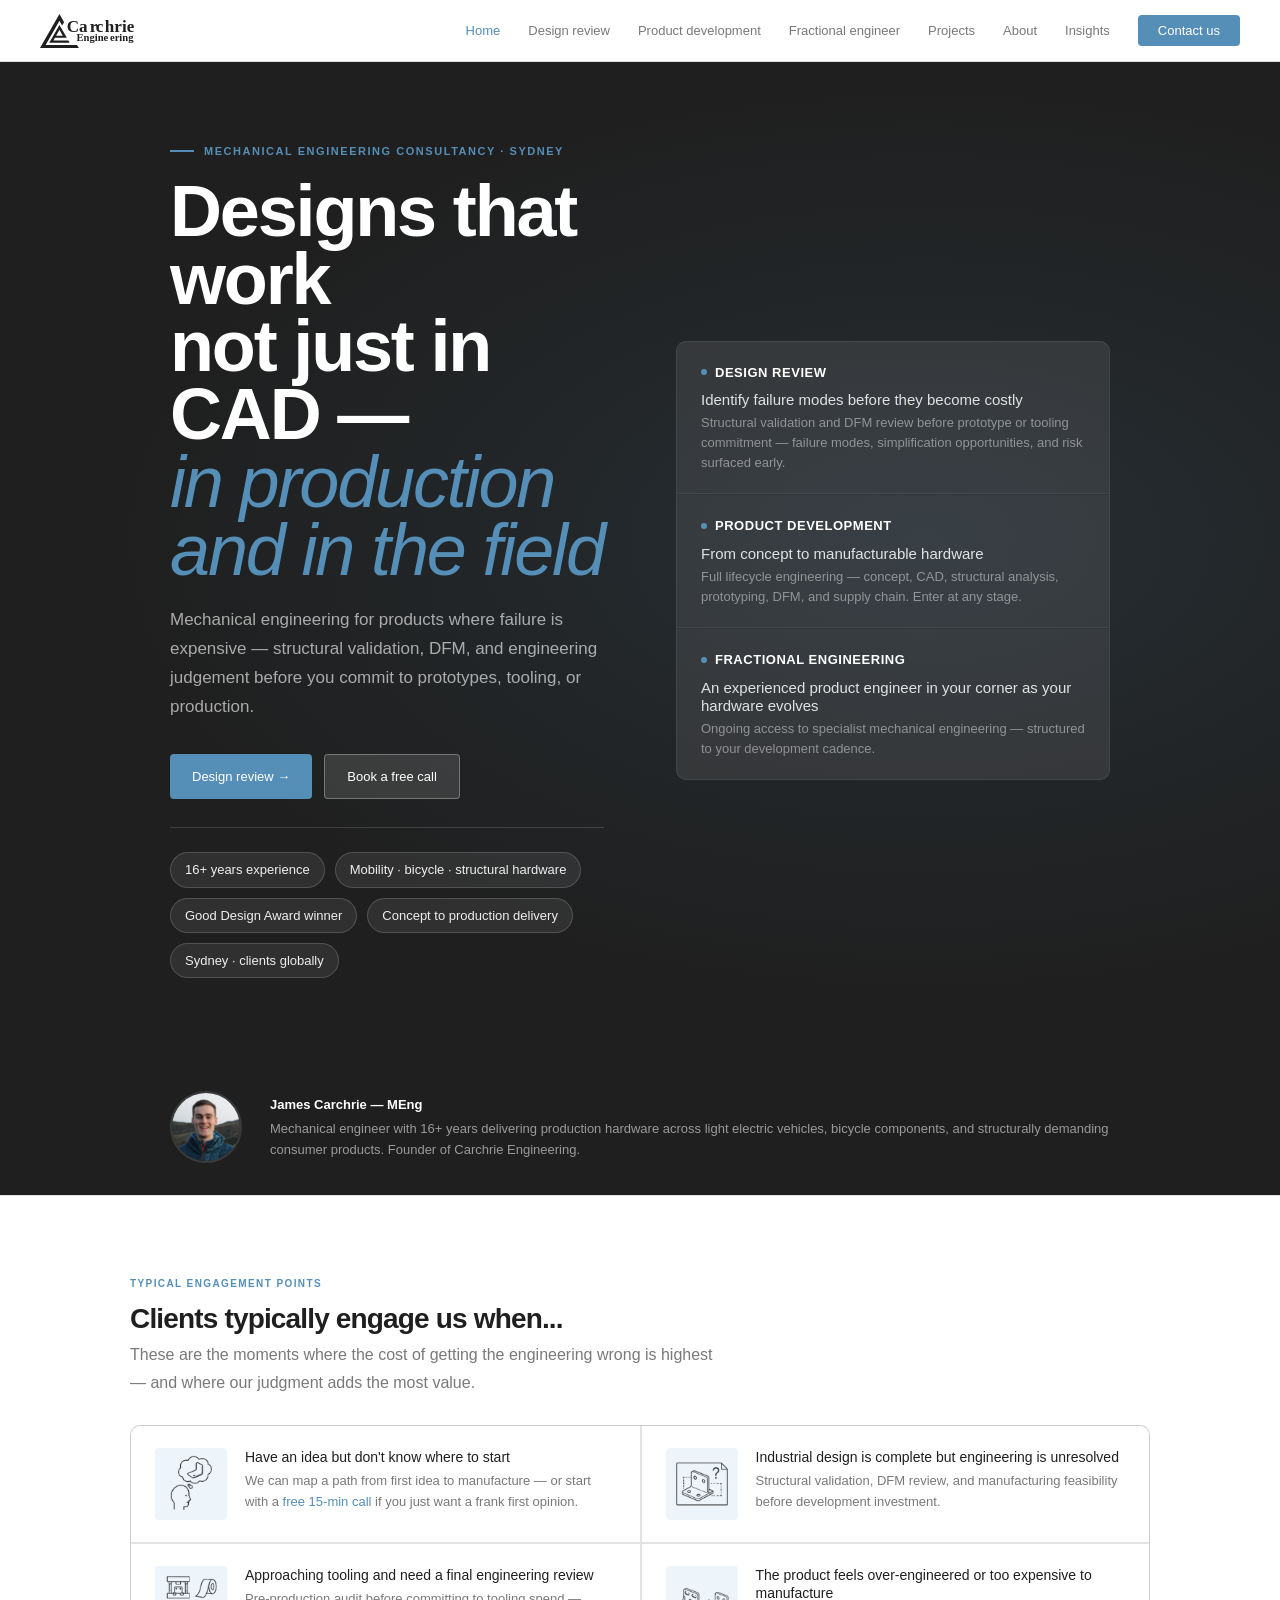
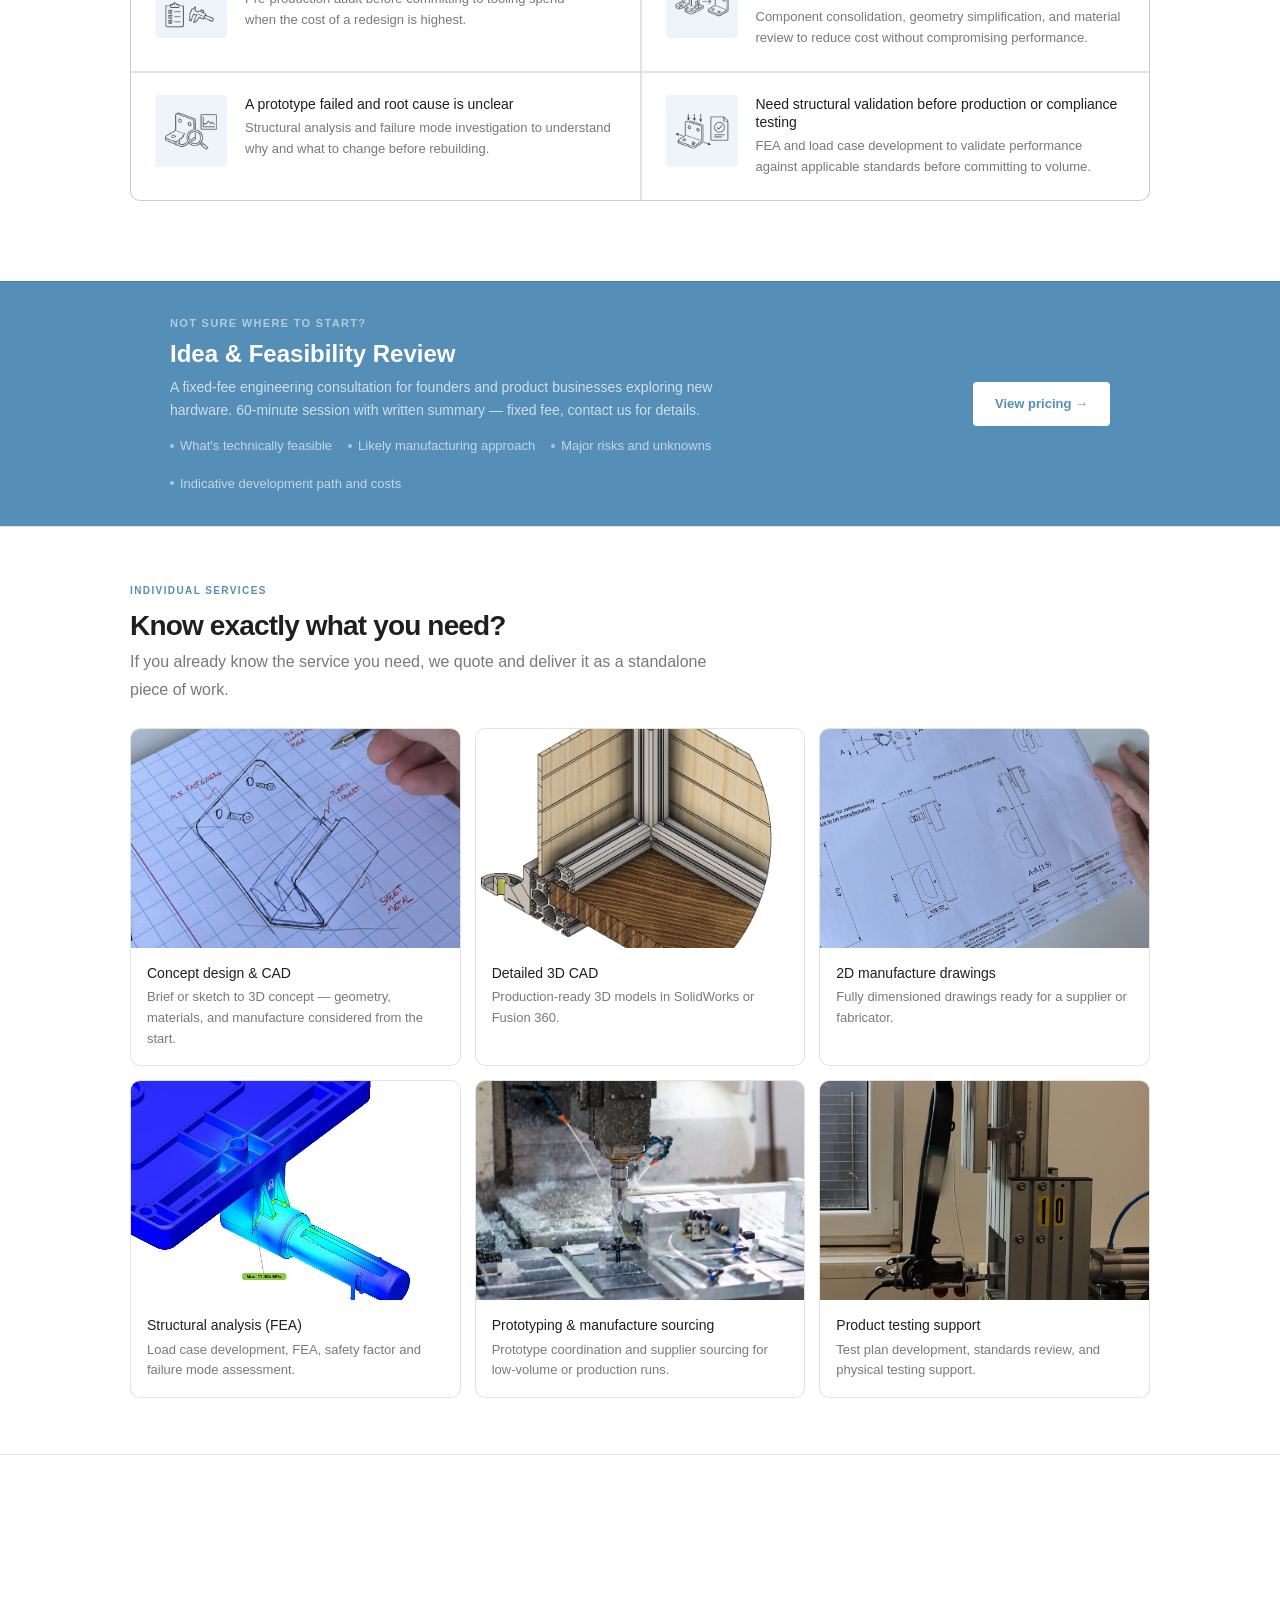
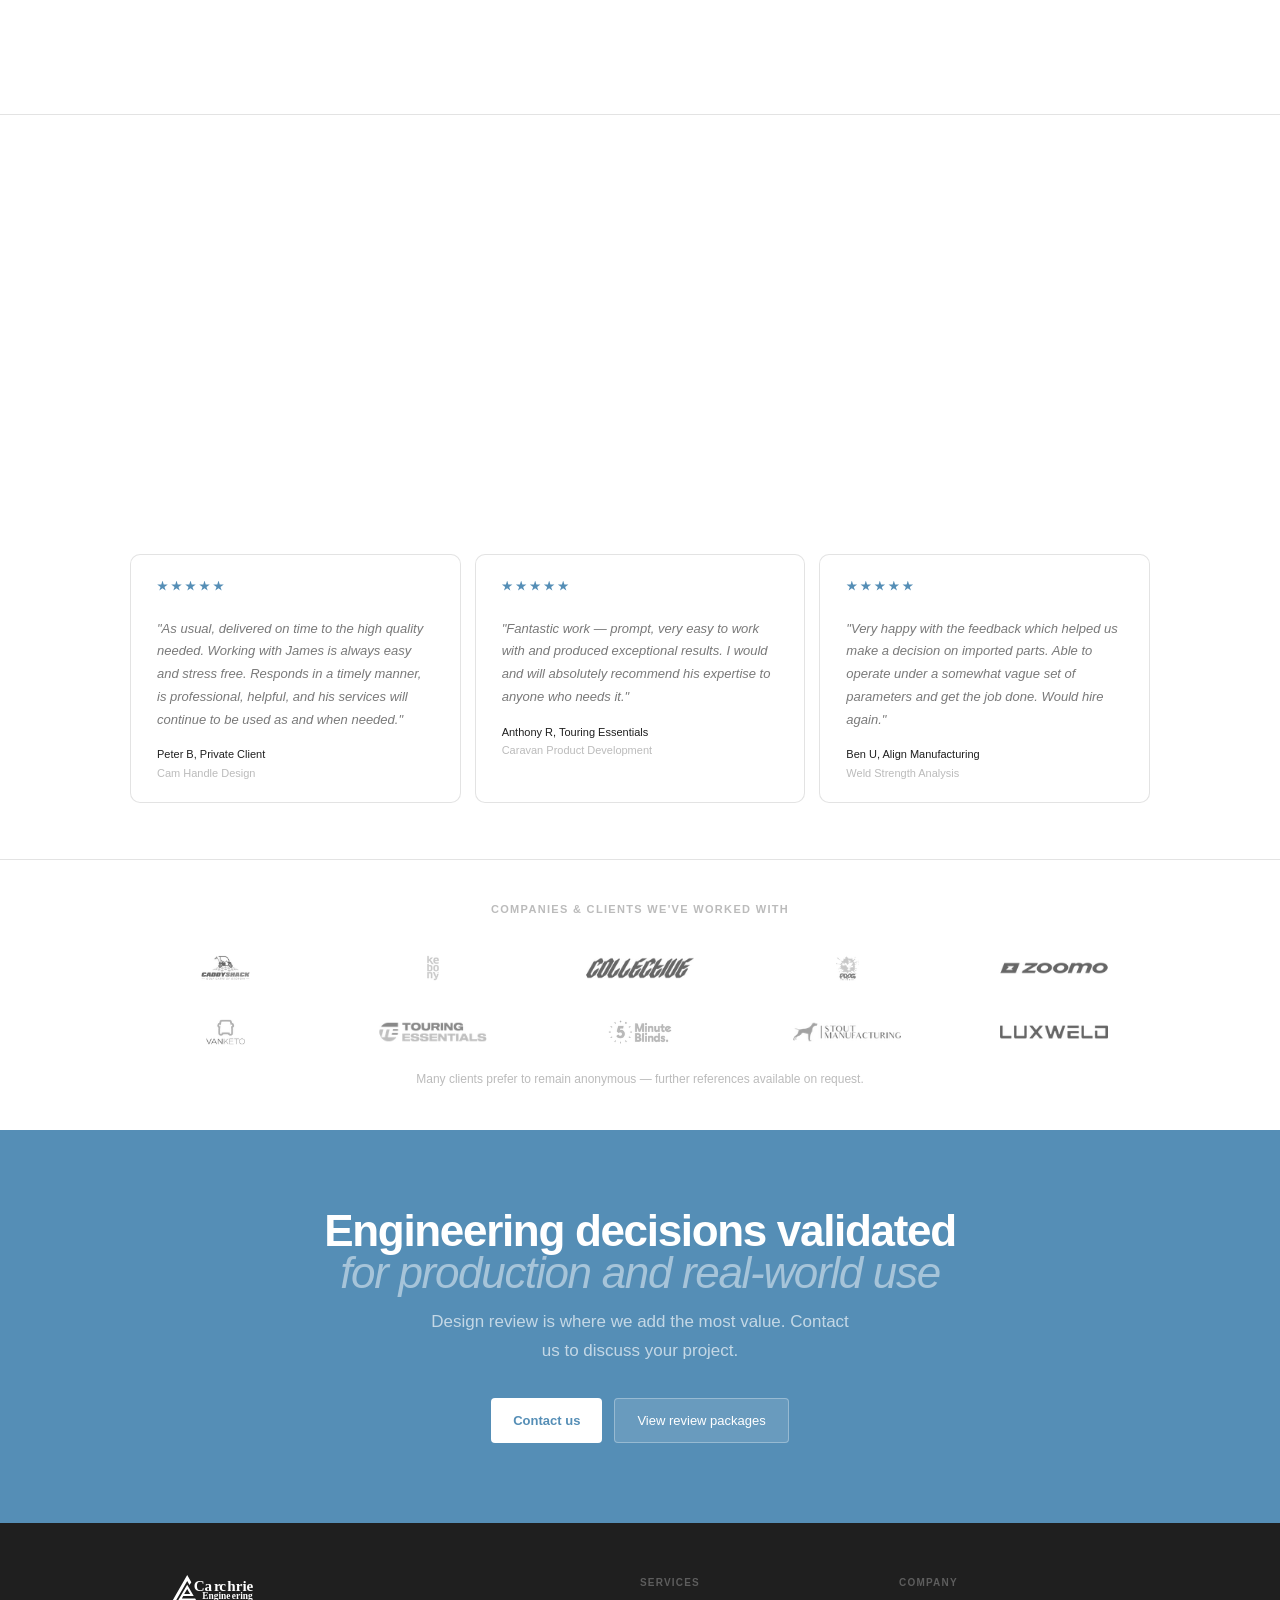
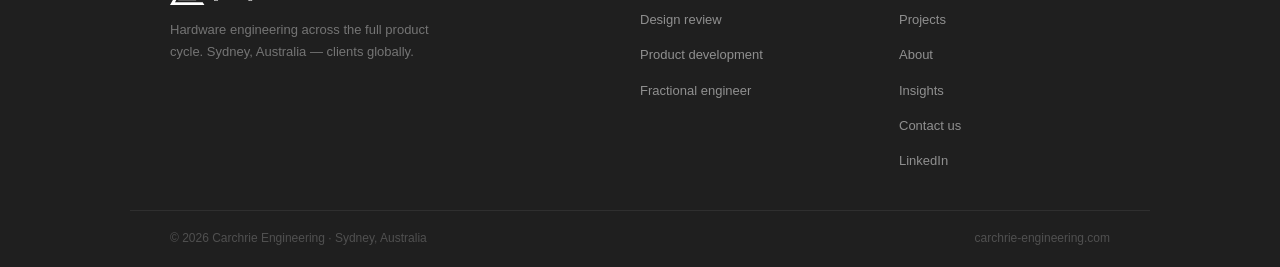
==== index.html @ 1e8a5974 "Add files via upload" ====
<!DOCTYPE html>
<html lang="en">
<head>
<meta charset="UTF-8"><meta name="viewport" content="width=device-width, initial-scale=1.0">
<title>Carchrie Engineering — Hardware Product Development · Sydney</title>
<meta name="description" content="Mechanical engineering consultancy specialising in hardware product development and design de-risking. 16+ years experience. Sydney, Australia.">
<meta name="robots" content="index, follow">
<link rel="canonical" href="https://www.carchrie-engineering.com/">
<!-- Open Graph -->
<meta property="og:type" content="website">
<meta property="og:title" content="Carchrie Engineering — Hardware Product Development · Sydney">
<meta property="og:description" content="Mechanical engineering consultancy specialising in hardware product development and design de-risking. 16+ years experience. Sydney, Australia.">
<meta property="og:url" content="https://www.carchrie-engineering.com/">
<meta property="og:image" content="https://www.carchrie-engineering.com/images/og-share-card.jpg">
<meta property="og:site_name" content="Carchrie Engineering">
<meta property="og:locale" content="en_AU">
<!-- Twitter Card -->
<meta name="twitter:card" content="summary_large_image">
<meta name="twitter:title" content="Carchrie Engineering — Hardware Product Development · Sydney">
<meta name="twitter:description" content="Mechanical engineering consultancy specialising in hardware product development and design de-risking. 16+ years experience. Sydney, Australia.">
<meta name="twitter:image" content="https://www.carchrie-engineering.com/images/og-share-card.jpg">
<link rel="stylesheet" href="css/style.css">
<style>
/* HERO */
.hero{position:relative;min-height:88vh;display:flex;align-items:center;overflow:hidden;background:var(--ink);}
.hero-video{position:absolute;inset:0;width:100%;height:100%;object-fit:cover;z-index:0;opacity:.45;}
.hero-overlay{position:absolute;inset:0;z-index:1;background:rgba(31,31,31,.62);}
.hero-pat{position:absolute;inset:0;z-index:0;opacity:.055;background-image:url('images/pattern.svg');background-size:1200px 912px;background-repeat:repeat;}
.hero-grad{position:absolute;inset:0;z-index:2;background:radial-gradient(ellipse at 72% 48%,rgba(85,142,182,.13) 0%,transparent 62%);}
.hero-inner{position:relative;z-index:3;width:100%;max-width:var(--max-w);margin:0 auto;padding:80px 40px;display:grid;grid-template-columns:1fr 1fr;gap:72px;align-items:center;}
.hero-tag{font-size:11px;font-weight:800;letter-spacing:.14em;text-transform:uppercase;color:var(--blue);margin-bottom:18px;display:flex;align-items:center;gap:10px;}
.hero-tag::before{content:'';display:block;width:24px;height:1.5px;background:var(--blue);}
.hero h1{font-family:var(--display);font-weight:800;font-size:clamp(40px,6vw,72px);line-height:.94;letter-spacing:-.03em;color:var(--white);margin-bottom:22px;}
.hero h1 em{font-style:italic;color:var(--blue);font-weight:300;}
.hero-sub{font-size:17px;font-weight:300;color:rgba(255,255,255,.62);line-height:1.7;max-width:440px;margin-bottom:32px;}
.hero-ctas{display:flex;gap:12px;flex-wrap:wrap;}
.hero-props{display:flex;flex-direction:column;gap:1px;background:rgba(255,255,255,.06);border:1px solid rgba(255,255,255,.1);border-radius:var(--r-lg);overflow:hidden;}
.hero-prop{padding:20px 24px;background:rgba(255,255,255,.03);border-bottom:1px solid rgba(255,255,255,.06);transition:background .18s;}
.hero-prop:last-child{border-bottom:none;}
.hero-prop:hover{background:rgba(255,255,255,.07);}
.hero-prop-label{display:flex;align-items:center;gap:8px;font-size:13px;font-weight:700;letter-spacing:.04em;text-transform:uppercase;color:var(--white);margin-bottom:8px;}
.hero-prop-label::before{content:'';width:6px;height:6px;border-radius:50%;background:var(--blue);flex-shrink:0;}
.hero-prop-title{font-size:15px;font-weight:500;color:rgba(255,255,255,.85);margin-bottom:4px;line-height:1.2;}
.hero-prop-desc{font-size:13px;font-weight:300;color:rgba(255,255,255,.45);line-height:1.55;}

/* THREE SERVICES */
.three-svcs{display:grid;grid-template-columns:1fr 1fr 1fr;border:1px solid var(--ink-12);border-radius:var(--r-lg);overflow:hidden;}
.svc{padding:36px 30px;text-decoration:none;display:flex;flex-direction:column;gap:12px;transition:background .18s;border-right:1px solid var(--ink-12);}
.svc:last-child{border-right:none;}
.svc-1{background:var(--blue);}
.svc-1:hover{background:var(--blue-dark);}
.svc-2{background:var(--white);}
.svc-2:hover{background:var(--blue-faint);}
.svc-3{background:var(--ink);}
.svc-3:hover{background:#2a2a2a;}
.svc-num{font-size:11px;font-weight:800;letter-spacing:.12em;text-transform:uppercase;}
.svc-1 .svc-num{color:rgba(255,255,255,.38);}
.svc-2 .svc-num{color:var(--blue);}
.svc-3 .svc-num{color:rgba(255,255,255,.3);}
.svc-title{font-family:var(--display);font-weight:800;font-size:clamp(17px,1.9vw,22px);line-height:1.05;}
.svc-1 .svc-title{color:var(--white);}
.svc-2 .svc-title{color:var(--ink);}
.svc-3 .svc-title{color:var(--white);}
.svc-desc{font-size:13px;font-weight:300;line-height:1.75;flex:1;}
.svc-1 .svc-desc{color:rgba(255,255,255,.68);}
.svc-2 .svc-desc{color:var(--ink-60);}
.svc-3 .svc-desc{color:rgba(255,255,255,.5);}
.svc-link{font-size:13px;font-weight:500;}
.svc-1 .svc-link{color:rgba(255,255,255,.82);}
.svc-2 .svc-link{color:var(--blue);}
.svc-3 .svc-link{color:rgba(255,255,255,.48);}

/* TRIGGER GRID */
.trigger-grid{display:grid;grid-template-columns:1fr 1fr;gap:1px;background:var(--ink-12);border:1px solid var(--ink-12);border-radius:var(--r-lg);overflow:hidden;}
.trig-item{background:var(--white);padding:22px 24px;display:flex;gap:18px;align-items:flex-start;}
.trig-icon{width:72px;height:72px;flex-shrink:0;background:var(--blue-faint);border-radius:var(--r);display:flex;align-items:center;justify-content:center;}
.trig-icon img{width:58px;height:58px;display:block;opacity:.9;}
.trig-icon .icon-ph{width:30px;height:30px;border-radius:4px;background:var(--blue-dim);opacity:.35;}
.trig-text{}
.trig-title{font-size:14px;font-weight:500;color:var(--ink);margin-bottom:5px;line-height:1.3;}
.trig-desc{font-size:13px;font-weight:300;color:var(--ink-60);line-height:1.6;}

/* MOAT */
.moat-grid{display:grid;grid-template-columns:1fr 1fr;gap:1px;background:var(--ink-12);border:1px solid var(--ink-12);border-radius:var(--r-lg);overflow:hidden;}
.moat-item{background:var(--white);padding:24px;}
.moat-item.hi{background:var(--blue-faint);}
.moat-num{font-size:11px;font-weight:800;letter-spacing:.1em;text-transform:uppercase;color:var(--blue);margin-bottom:8px;opacity:.75;}
.moat-item.hi .moat-num{opacity:1;}
.moat-title{font-size:14px;font-weight:500;color:var(--ink);margin-bottom:5px;}
.moat-desc{font-size:13px;font-weight:300;color:var(--ink-60);line-height:1.65;}

/* WHO WE WORK WITH */
.who-grid{display:flex;flex-wrap:wrap;gap:8px;margin-top:24px;}
.who-pill{font-size:13px;font-weight:400;color:var(--ink-60);border:1px solid var(--ink-12);border-radius:20px;padding:7px 18px;background:var(--white);}

/* WORK */
.work-grid-2{display:grid;grid-template-columns:1fr 1fr;gap:20px;}
.work-card{background:var(--white);border:1px solid var(--ink-12);border-radius:var(--r-lg);overflow:hidden;text-decoration:none;display:block;transition:border-color .18s,transform .18s;}
.work-card:hover{border-color:var(--blue);transform:translateY(-2px);}
.work-body{padding:18px 20px;}
.work-type{font-size:11px;font-weight:800;letter-spacing:.1em;text-transform:uppercase;color:var(--blue);margin-bottom:5px;}
.work-title{font-family:var(--display);font-weight:800;font-size:17px;color:var(--ink);margin-bottom:5px;line-height:1.2;}
.work-desc{font-size:14px;font-weight:300;color:var(--ink-60);line-height:1.65;}
.work-tags{padding:0 20px 16px;display:flex;gap:5px;flex-wrap:wrap;}

/* LOGOS / CLIENTS */
.logos-strip{background:var(--white);border-top:1px solid var(--ink-12);padding:40px;}
.logos-inner{max-width:var(--max-w);margin:0 auto;}
.logos-label{font-size:11px;font-weight:800;letter-spacing:.12em;text-transform:uppercase;color:var(--ink-30);text-align:center;margin-bottom:28px;}
.logos-grid{display:grid;grid-template-columns:repeat(5,1fr);gap:20px 16px;align-items:center;justify-items:center;}
.logo-slot{height:44px;width:100%;display:flex;align-items:center;justify-content:center;}
.logo-slot img{max-height:32px;max-width:120px;width:auto;height:auto;opacity:.6;filter:grayscale(100%);transition:opacity .25s,filter .25s;}
.logo-slot:hover img{opacity:.9;filter:grayscale(0%);}


@media(max-width:768px){
  .hero-inner{grid-template-columns:1fr;gap:36px;padding:52px 20px;}
  .three-svcs{grid-template-columns:1fr;}
  .svc{border-right:none;border-bottom:1px solid rgba(255,255,255,.07);}
  .trigger-grid{grid-template-columns:1fr;}
  .moat-grid{grid-template-columns:1fr;}
  .work-grid-2{grid-template-columns:1fr;}
  .logos-strip{padding:28px 20px;}
  .logos-grid{grid-template-columns:repeat(3,1fr);}
}




/* TESTIMONIALS 4-GRID */
.testi-4grid{display:grid;grid-template-columns:repeat(3,1fr);gap:14px;}
.testi-4grid .testi{background:var(--white);border:1px solid var(--ink-12);border-radius:var(--r-lg);padding:26px 26px 20px;display:flex;flex-direction:column;}
.testi-tags-row{display:flex;flex-wrap:wrap;gap:6px;margin:12px 0 10px;}
.testi-tag{font-size:11px;font-weight:500;color:var(--blue);background:var(--blue-faint);border:1px solid var(--blue-dim);border-radius:20px;padding:3px 11px;}
@media(max-width:640px){.testi-4grid{grid-template-columns:1fr;}}

/* CORE SERVICES */
.core-svc-card{display:block;background:var(--white);border:1px solid var(--ink-12);border-radius:var(--r-lg);overflow:hidden;text-decoration:none;transition:border-color .18s,transform .18s;}
.core-svc-card:hover{border-color:var(--blue);transform:translateY(-2px);}
.core-svc-img{aspect-ratio:3/2;overflow:hidden;}
.core-svc-img img{width:100%;height:100%;object-fit:cover;}
.core-svc-body{padding:16px;}
.core-n{font-size:10px;font-weight:800;letter-spacing:.1em;text-transform:uppercase;color:var(--blue);margin-bottom:6px;}
.core-title{font-size:14px;font-weight:500;color:var(--ink);margin-bottom:5px;line-height:1.3;}
.core-desc{font-size:13px;font-weight:300;color:var(--ink-60);line-height:1.6;}

.review-badge{display:inline-flex;align-items:center;justify-content:center;width:22px;height:22px;border-radius:50%;font-size:12px;font-weight:700;flex-shrink:0;}
.review-badge.google{background:#4285F4;border:none;color:#fff;font-size:11px;font-weight:800;}
@media(max-width:768px){.testi-4grid{grid-template-columns:1fr 1fr;}}
@media(max-width:480px){.testi-4grid{grid-template-columns:1fr;}}
</style>
<script type="application/ld+json">
{
  "@context": "https://schema.org",
  "@type": "ProfessionalService",
  "name": "Carchrie Engineering",
  "description": "Mechanical engineering consultancy specialising in hardware product development, design review, and structural analysis.",
  "url": "https://www.carchrie-engineering.com",
  "logo": "https://www.carchrie-engineering.com/images/logo-dark.svg",
  "image": "https://www.carchrie-engineering.com/images/og-share-card.jpg",
  "founder": {
    "@type": "Person",
    "name": "James Carchrie",
    "jobTitle": "Senior Mechanical Engineer",
    "alumniOf": "University of Glasgow",
    "knowsAbout": ["Mechanical Engineering", "FEA", "Product Development", "DFM", "Structural Analysis", "Light Electric Vehicles"]
  },
  "address": {
    "@type": "PostalAddress",
    "addressLocality": "Sydney",
    "addressRegion": "NSW",
    "addressCountry": "AU"
  },
  "areaServed": ["AU", "US", "GB", "NZ"],
  "serviceType": ["Hardware Product Development", "Design Review", "Structural Analysis", "FEA", "DFM Review", "Fractional Engineering"],
  "hasOfferCatalog": {
    "@type": "OfferCatalog",
    "name": "Engineering Services",
    "itemListElement": [
      {"@type": "Offer", "itemOffered": {"@type": "Service", "name": "Viability & Concept Review", "description": "Pre-CAD design review from $750 AUD"}},
      {"@type": "Offer", "itemOffered": {"@type": "Service", "name": "Design Review", "description": "Structural and DFM review before prototyping, from $2,500 AUD"}},
      {"@type": "Offer", "itemOffered": {"@type": "Service", "name": "Pre-production Audit", "description": "Full pre-production validation, from $5,000 AUD"}}
    ]
  },
  "sameAs": [
    "https://www.linkedin.com/company/carchrie-engineering/"
  ]
}
</script>
</head>
<body>
<div id="nav-ph"></div>

<!-- HERO -->
<section class="hero">
  <video class="hero-video" autoplay muted loop playsinline poster="">
    <source src="images/hero-video.mp4" type="video/mp4">
  </video>
  <div class="hero-overlay"></div>
  <div class="hero-grad"></div>
  <div class="hero-inner">
    <div>
      <p class="hero-tag reveal">Mechanical engineering consultancy · Sydney</p>
      <h1 class="reveal">Designs that work<br>not just in CAD —<br><em>in production<br>and in the field</em></h1>
      <p class="hero-sub reveal">Mechanical engineering for products where failure is expensive — structural validation, DFM, and engineering judgement before you commit to prototypes, tooling, or production.</p>
      <div class="hero-ctas reveal">
        <a href="design-review.html" class="btn btn-blue">Design review →</a>
        <a href="contact.html" class="btn btn-ghost">Book a free call</a>
      </div>
      <div class="reveal" style="display:flex;gap:10px;flex-wrap:wrap;margin-top:28px;padding-top:24px;border-top:1px solid rgba(255,255,255,.14);">
        <div style="font-size:13px;font-weight:500;color:rgba(255,255,255,.92);background:rgba(255,255,255,.08);border:1px solid rgba(255,255,255,.16);padding:6px 14px;border-radius:20px;">16+ years experience</div>
        <div style="font-size:13px;font-weight:500;color:rgba(255,255,255,.92);background:rgba(255,255,255,.08);border:1px solid rgba(255,255,255,.16);padding:6px 14px;border-radius:20px;">Mobility · bicycle · structural hardware</div>
        <div style="font-size:13px;font-weight:500;color:rgba(255,255,255,.92);background:rgba(255,255,255,.08);border:1px solid rgba(255,255,255,.16);padding:6px 14px;border-radius:20px;">Good Design Award winner</div>
        <div style="font-size:13px;font-weight:500;color:rgba(255,255,255,.92);background:rgba(255,255,255,.08);border:1px solid rgba(255,255,255,.16);padding:6px 14px;border-radius:20px;">Concept to production delivery</div>
        <div style="font-size:13px;font-weight:500;color:rgba(255,255,255,.92);background:rgba(255,255,255,.08);border:1px solid rgba(255,255,255,.16);padding:6px 14px;border-radius:20px;">Sydney · clients globally</div>
      </div>
    </div>
    <div class="hero-props reveal">
      <div class="hero-prop">
        <div class="hero-prop-label">Design review</div>
        <div class="hero-prop-title">Identify failure modes before they become costly</div>
        <div class="hero-prop-desc">Structural validation and DFM review before prototype or tooling commitment — failure modes, simplification opportunities, and risk surfaced early.</div>
      </div>
      <div class="hero-prop">
        <div class="hero-prop-label">Product development</div>
        <div class="hero-prop-title">From concept to manufacturable hardware</div>
        <div class="hero-prop-desc">Full lifecycle engineering — concept, CAD, structural analysis, prototyping, DFM, and supply chain. Enter at any stage.</div>
      </div>
      <div class="hero-prop">
        <div class="hero-prop-label">Fractional engineering</div>
        <div class="hero-prop-title">An experienced product engineer in your corner as your hardware evolves</div>
        <div class="hero-prop-desc">Ongoing access to specialist mechanical engineering — structured to your development cadence.</div>
      </div>
    </div>
  </div>
</section>







<!-- JAMES INTRO -->
<section class="section" style="background:var(--ink);padding:0;">
  <div class="wrap" style="display:grid;grid-template-columns:auto 1fr;gap:28px;align-items:center;padding:32px 40px;">
    <img src="images/james-photo.jpg" alt="James Carchrie" style="width:72px;height:72px;border-radius:50%;object-fit:cover;object-position:top;border:2px solid rgba(255,255,255,.12);">
    <div>
      <div style="font-size:13px;font-weight:700;color:var(--white);margin-bottom:3px;">James Carchrie — MEng</div>
      <div style="font-size:13px;font-weight:300;color:rgba(255,255,255,.55);line-height:1.6;">Mechanical engineer with 16+ years delivering production hardware across light electric vehicles, bicycle components, and structurally demanding consumer products. Founder of Carchrie Engineering.</div>
    </div>
  </div>
</section>

<!-- TRIGGER MOMENTS -->
<section class="section">
  <div class="wrap pad">
    <p class="t-tag reveal" style="margin-bottom:12px;">Typical engagement points</p>
    <h2 class="t-display t-h3 reveal" style="margin-bottom:8px;">Clients typically engage us when...</h2>
    <p style="font-size:16px;font-weight:300;color:var(--ink-60);line-height:1.75;max-width:600px;margin-bottom:28px;" class="reveal">These are the moments where the cost of getting the engineering wrong is highest — and where our judgment adds the most value.</p>
    <div class="trigger-grid reveal">
      <div class="trig-item">
        <div class="trig-icon"><img src="images/trig-icon-2.png" alt="" style="width:58px;height:58px;display:block;opacity:.9;"></div>
        <div class="trig-text">
          <div class="trig-title">Have an idea but don't know where to start</div>
          <div class="trig-desc">We can map a path from first idea to manufacture — or start with a <a href="contact.html" style="color:var(--blue);text-decoration:none;font-weight:500;">free 15-min call</a> if you just want a frank first opinion.</div>
        </div>
      </div>
      <div class="trig-item" style="border-left:1px solid var(--ink-12);">
        <div class="trig-icon"><img src="images/trig-icon-1.png" alt="" style="width:58px;height:58px;display:block;opacity:.9;"></div>
        <div class="trig-text">
          <div class="trig-title">Industrial design is complete but engineering is unresolved</div>
          <div class="trig-desc">Structural validation, DFM review, and manufacturing feasibility before development investment.</div>
        </div>
      </div>
      <div class="trig-item" style="border-top:1px solid var(--ink-12);">
        <div class="trig-icon"><img src="images/trig-icon-3.png" alt="" style="width:58px;height:58px;display:block;opacity:.9;"></div>
        <div class="trig-text">
          <div class="trig-title">Approaching tooling and need a final engineering review</div>
          <div class="trig-desc">Pre-production audit before committing to tooling spend — when the cost of a redesign is highest.</div>
        </div>
      </div>
      <div class="trig-item" style="border-top:1px solid var(--ink-12); border-left:1px solid var(--ink-12);">
        <div class="trig-icon"><img src="images/trig-icon-4.png" alt="" style="width:58px;height:58px;display:block;opacity:.9;"></div>
        <div class="trig-text">
          <div class="trig-title">The product feels over-engineered or too expensive to manufacture</div>
          <div class="trig-desc">Component consolidation, geometry simplification, and material review to reduce cost without compromising performance.</div>
        </div>
      </div>
      <div class="trig-item" style="border-top:1px solid var(--ink-12);">
        <div class="trig-icon"><img src="images/trig-icon-5.png" alt="" style="width:58px;height:58px;display:block;opacity:.9;"></div>
        <div class="trig-text">
          <div class="trig-title">A prototype failed and root cause is unclear</div>
          <div class="trig-desc">Structural analysis and failure mode investigation to understand why and what to change before rebuilding.</div>
        </div>
      </div>
      <div class="trig-item" style="border-top:1px solid var(--ink-12); border-left:1px solid var(--ink-12);">
        <div class="trig-icon"><img src="images/trig-icon-6.png" alt="" style="width:58px;height:58px;display:block;opacity:.9;"></div>
        <div class="trig-text">
          <div class="trig-title">Need structural validation before production or compliance testing</div>
          <div class="trig-desc">FEA and load case development to validate performance against applicable standards before committing to volume.</div>
        </div>
      </div>
    </div
  </div>
</section>

<!-- IDEA & FEASIBILITY REVIEW -->
<section class="section" style="background:var(--blue);padding:0;">
  <div class="wrap" style="padding:32px 40px;">
    <div style="display:grid;grid-template-columns:1fr auto;gap:32px;align-items:center;" class="reveal">
      <div>
        <p style="font-size:11px;font-weight:800;letter-spacing:.12em;text-transform:uppercase;color:rgba(255,255,255,.55);margin-bottom:8px;">Not sure where to start?</p>
        <h2 style="font-family:var(--display);font-weight:800;font-size:clamp(18px,2.2vw,24px);color:var(--white);line-height:1.15;margin-bottom:8px;">Idea &amp; Feasibility Review</h2>
        <p style="font-size:14px;font-weight:300;color:rgba(255,255,255,.72);line-height:1.7;margin-bottom:12px;max-width:560px;">A fixed-fee engineering consultation for founders and product businesses exploring new hardware. 60-minute session with written summary — fixed fee, contact us for details.</p>
        <div style="display:flex;flex-wrap:wrap;gap:16px;">
          <div style="font-size:13px;font-weight:300;color:rgba(255,255,255,.65);display:flex;align-items:center;gap:6px;"><span style="width:4px;height:4px;border-radius:50%;background:rgba(255,255,255,.5);display:inline-block;flex-shrink:0;"></span>What's technically feasible</div>
          <div style="font-size:13px;font-weight:300;color:rgba(255,255,255,.65);display:flex;align-items:center;gap:6px;"><span style="width:4px;height:4px;border-radius:50%;background:rgba(255,255,255,.5);display:inline-block;flex-shrink:0;"></span>Likely manufacturing approach</div>
          <div style="font-size:13px;font-weight:300;color:rgba(255,255,255,.65);display:flex;align-items:center;gap:6px;"><span style="width:4px;height:4px;border-radius:50%;background:rgba(255,255,255,.5);display:inline-block;flex-shrink:0;"></span>Major risks and unknowns</div>
          <div style="font-size:13px;font-weight:300;color:rgba(255,255,255,.65);display:flex;align-items:center;gap:6px;"><span style="width:4px;height:4px;border-radius:50%;background:rgba(255,255,255,.5);display:inline-block;flex-shrink:0;"></span>Indicative development path and costs</div>
        </div>
      </div>
      <div style="flex-shrink:0;">
        <a href="design-review.html" class="btn" style="background:var(--white);color:var(--blue);font-weight:700;white-space:nowrap;">View pricing →</a>
      </div>
    </div>
  </div>
</section>

<!-- CORE SERVICES -->
<section class="section">
  <div class="wrap pad-sm">
    <p class="t-tag reveal" style="margin-bottom:12px;">Individual services</p>
    <h2 class="t-display t-h3 reveal" style="margin-bottom:8px;">Know exactly what you need?</h2>
    <p style="font-size:16px;font-weight:300;color:var(--ink-60);line-height:1.75;max-width:600px;margin-bottom:24px;" class="reveal">If you already know the service you need, we quote and deliver it as a standalone piece of work.</p>
    <div style="display:grid;grid-template-columns:repeat(3,1fr);gap:14px;" class="reveal">
      <a href="contact.html" class="core-svc-card">
        <div class="core-svc-img"><img src="images/svc-concept.jpg" alt="Concept design"></div>
        <div class="core-svc-body">
          <div class="core-title">Concept design &amp; CAD</div>
          <div class="core-desc">Brief or sketch to 3D concept — geometry, materials, and manufacture considered from the start.</div>
        </div>
      </a>
      <a href="contact.html" class="core-svc-card">
        <div class="core-svc-img"><img src="images/svc-cad.jpg" alt="Detailed 3D CAD"></div>
        <div class="core-svc-body">
          <div class="core-title">Detailed 3D CAD</div>
          <div class="core-desc">Production-ready 3D models in SolidWorks or Fusion 360.</div>
        </div>
      </a>
      <a href="contact.html" class="core-svc-card">
        <div class="core-svc-img"><img src="images/svc-drawings.jpg" alt="2D manufacture drawings"></div>
        <div class="core-svc-body">
          <div class="core-title">2D manufacture drawings</div>
          <div class="core-desc">Fully dimensioned drawings ready for a supplier or fabricator.</div>
        </div>
      </a>
      <a href="contact.html" class="core-svc-card">
        <div class="core-svc-img"><img src="images/svc-fea.jpg" alt="Structural analysis FEA"></div>
        <div class="core-svc-body">
          <div class="core-title">Structural analysis (FEA)</div>
          <div class="core-desc">Load case development, FEA, safety factor and failure mode assessment.</div>
        </div>
      </a>
      <a href="contact.html" class="core-svc-card">
        <div class="core-svc-img"><img src="images/svc-prototype.jpg" alt="Prototyping and manufacture sourcing"></div>
        <div class="core-svc-body">
          <div class="core-title">Prototyping &amp; manufacture sourcing</div>
          <div class="core-desc">Prototype coordination and supplier sourcing for low-volume or production runs.</div>
        </div>
      </a>
      <a href="contact.html" class="core-svc-card">
        <div class="core-svc-img"><img src="images/svc-testing.jpg" alt="Product testing support" style="object-position:bottom;"></div>
        <div class="core-svc-body">
          <div class="core-title">Product testing support</div>
          <div class="core-desc">Test plan development, standards review, and physical testing support.</div>
        </div>
      </a>
    </div>
  </div>
</section>

<!-- WHY CLIENTS WORK WITH US — MOAT -->
<section class="section">
  <div class="wrap pad-sm">
    <p class="t-tag reveal" style="margin-bottom:12px;">Why we catch problems others miss</p>
    <h2 class="t-display t-h3 reveal" style="margin-bottom:8px;">Most engineers see one stage.<br>We've worked across all of them.</h2>
    <p style="font-size:16px;font-weight:300;color:var(--ink-60);line-height:1.75;max-width:600px;margin-bottom:24px;" class="reveal">That perspective changes what gets caught before production.</p>
    <div class="moat-grid reveal">
      <div class="moat-item hi"><div class="moat-num">Mechanic</div><div class="moat-title">How products fail in the field</div><div class="moat-desc">Hands-on experience with what breaks, what wears, and what the design missed — before engineering decisions are made, not after.</div></div>
      <div class="moat-item hi"><div class="moat-num">Designer</div><div class="moat-title">How products are engineered</div><div class="moat-desc">16+ years of structural analysis, design decisions, and the discipline to validate rather than assume.</div></div>
      <div class="moat-item"><div class="moat-num">Manufacturer</div><div class="moat-title">How products are actually made</div><div class="moat-desc">What a supplier can realistically produce, at what cost, and what needs to change before tooling is committed.</div></div>
      <div class="moat-item"><div class="moat-num">Customer</div><div class="moat-title">How products are really used</div><div class="moat-desc">How hardware is actually loaded, abused, and experienced — not how it performs in simulation.</div></div>
    </div>
  </div>
</section>

<!-- FAILURE ANALYSIS / EXPERT WITNESS -->
<section class="section">
  <div class="wrap pad-sm">
    <div style="background:var(--ink);border-radius:var(--r-lg);padding:36px 40px;display:grid;grid-template-columns:1.3fr 1fr;gap:32px;align-items:center;" class="reveal">
      <div>
        <p style="font-size:11px;font-weight:800;letter-spacing:.1em;text-transform:uppercase;color:var(--blue);margin-bottom:10px;">Failure analysis &amp; independent review</p>
        <h2 style="font-family:var(--display);font-weight:800;font-size:clamp(20px,2.6vw,26px);color:var(--white);line-height:1.2;margin-bottom:10px;">When something has already gone wrong</h2>
        <p style="font-size:14px;font-weight:300;color:rgba(255,255,255,.65);line-height:1.75;margin:0;">Independent root cause investigation for field failures, warranty disputes, or insurance and legal matters — structural analysis, root cause findings, and a written engineering opinion — independent, with no stake in the original design.</p>
      </div>
      <div style="display:flex;flex-direction:column;gap:10px;">
        <a href="contact.html" class="btn btn-blue" style="text-align:center;">Discuss a failure investigation →</a>
        <p style="font-size:12px;font-weight:300;color:rgba(255,255,255,.45);text-align:center;margin:0;">Confidential. Independent technical opinion supported by engineering analysis and written documentation.</p>
      </div>
    </div>
  </div>
</section>

<!-- OUR BRANDS — placeholder for future product lines -->
<!-- 
  PLACEHOLDER SECTION: populate once product brands are live.
  Suggested content: brand name, one-line description, small product image, link to brand site.
  Delete this comment and the section below remains ready to use.
-->
<section class="section" style="display:none;" id="our-brands">
  <div class="wrap pad-sm">
    <p class="t-tag reveal" style="margin-bottom:12px;">Our brands</p>
    <h2 class="t-display t-h3 reveal" style="margin-bottom:8px;">Hardware we design, manufacture, and sell ourselves</h2>
    <p style="font-size:16px;font-weight:300;color:var(--ink-60);line-height:1.75;max-width:600px;margin-bottom:24px;" class="reveal">Alongside client work, we develop and manufacture our own product lines — applying the same engineering rigour to hardware we stand behind ourselves.</p>
    <div style="display:grid;grid-template-columns:1fr 1fr 1fr;gap:14px;" class="reveal">
      <a href="#" class="core-svc-card">
        <div class="core-svc-img"><img src="images/svc-concept.jpg" alt="Brand placeholder"></div>
        <div class="core-svc-body">
          <div class="core-title">Brand name</div>
          <div class="core-desc">One-line description of the product line.</div>
        </div>
      </a>
    </div>
  </div>
</section>



<!-- SELECTED WORK — 2 hardware projects -->
<section class="section">
  <div class="wrap pad">
    <div style="display:flex;justify-content:space-between;align-items:baseline;margin-bottom:32px;">
      <div>
        <p class="t-tag reveal" style="margin-bottom:8px;">Hardware delivered</p>
        <h2 class="t-display t-h2 reveal">Some of the hardware<br>we've developed</h2>
      </div>
      <a href="projects.html" class="btn btn-outline reveal" style="flex-shrink:0;">All projects →</a>
    </div>
    <p style="font-size:14px;font-weight:300;color:var(--ink-60);margin-bottom:28px;" class="reveal">A selection of projects we can share — much of our work is covered by NDA.</p>
    <div class="work-grid-2">
      <div class="work-card reveal">
        <div style="aspect-ratio:4/3;overflow:hidden;">
          <div class="carousel-wrap" style="aspect-ratio:4/3;border-radius:0;">
            <div class="carousel-track">
              <div class="carousel-slide"><img src="images/project-zoomo-1.jpg" alt="Zoomo One delivery vehicle" style="width:100%;height:100%;object-fit:cover;"></div>
              <div class="carousel-slide"><img src="images/project-zoomo-2.jpg" alt="Zoomo structural analysis" style="width:100%;height:100%;object-fit:cover;"></div>
              <div class="carousel-slide"><img src="images/project-zoomo-3.jpg" alt="Zoomo detail" style="width:100%;height:100%;object-fit:cover;"></div>
            </div>
            <button class="carousel-btn carousel-btn-prev">‹</button><button class="carousel-btn carousel-btn-next">›</button>
            <div class="carousel-dots" style="position:absolute;bottom:8px;left:0;right:0;"></div>
          </div>
        </div>
        <div class="work-body">
          <div class="work-type">Light EV · Full development</div>
          <div class="work-title">Zoomo One Electric Delivery Vehicle</div>
          <div class="work-desc">Award-winning B2B electric delivery vehicle developed from concept through production. Frame optimised through iterative FEA prior to physical build.</div>
        </div>
        <div class="work-tags"><span class="deliv">Vehicle design</span><span class="deliv">Structural analysis</span><span class="deliv">Manufacture</span><span class="deliv">Good Design Award</span></div>
      </div>
      <div class="work-card reveal">
        <div style="aspect-ratio:4/3;overflow:hidden;">
          <div class="carousel-wrap" style="aspect-ratio:4/3;border-radius:0;">
            <div class="carousel-track">
              <div class="carousel-slide"><img src="images/project-bike-holder-2.jpg" alt="Bike holder installed" onerror="this.parentElement.innerHTML=ph('Bike holder installed on caravan')"></div>
              <div class="carousel-slide"><img src="images/project-bike-holder-1.jpg" alt="Bike holder detail" onerror="this.parentElement.innerHTML=ph('Bike holder wheel cradle detail')"></div>
            </div>
            <button class="carousel-btn carousel-btn-prev">‹</button><button class="carousel-btn carousel-btn-next">›</button>
            <div class="carousel-dots" style="position:absolute;bottom:8px;left:0;right:0;"></div>
          </div>
        </div>
        <div class="work-body">
          <div class="work-type">Consumer hardware · Concept to prototype</div>
          <div class="work-title">Drawbar Bicycle Rack</div>
          <div class="work-desc">Adjustable bicycle storage rack for caravan drawbars — designed to accommodate multiple wheel sizes. Full concept ideation, detailed design, and manufacture pack delivered. Prototyped and field-tested.</div>
        </div>
        <div class="work-tags"><span class="deliv">Concept design</span><span class="deliv">CAD</span><span class="deliv">Manufacture pack</span><span class="deliv">Prototype</span></div>
      </div>
    </div>
  </div>
</section>

<!-- TESTIMONIALS -->
<section class="section">
  <div class="wrap pad-sm">
    <div style="display:flex;justify-content:space-between;align-items:baseline;margin-bottom:28px;flex-wrap:wrap;gap:12px;">
      <div>
        <p class="t-tag reveal" style="margin-bottom:8px;">Client feedback</p>
        <h2 class="t-display t-h3 reveal">What clients say</h2>
      </div>
      <a href="https://www.google.com/search?q=carchrie+engineering" target="_blank" rel="noopener" class="btn btn-outline reveal" style="font-size:13px;flex-shrink:0;">Read Google reviews →</a>
    </div>
    <div class="testi-4grid">
      <div class="testi reveal">
        <div style="display:flex;justify-content:space-between;align-items:flex-start;margin-bottom:12px;">
          <div class="stars"><div class="star"></div><div class="star"></div><div class="star"></div><div class="star"></div><div class="star"></div></div>
          
        </div>
        <p class="testi-q">"I want to keep him all to myself. He's been an exceptional partner — understands the domain and communicates it in a way I can follow, which has been instrumental in moving the design forward. Reluctantly, I highly recommend."</p>
        <div class="testi-who">Franc G, FG Designs</div>
        <div class="testi-when">Dining Table FEA</div>
      </div>
      <div class="testi reveal">
        <div style="display:flex;justify-content:space-between;align-items:flex-start;margin-bottom:12px;">
          <div class="stars"><div class="star"></div><div class="star"></div><div class="star"></div><div class="star"></div><div class="star"></div></div>
          <span style="display:flex;align-items:center;gap:5px;"><span class="review-badge google">G</span><span style="font-size:10px;font-weight:600;color:#4285F4;">Google review</span></span>
        </div>
        <p class="testi-q">"Carchrie Engineering was recommended to me by a business colleague. I had a clear idea of what I needed but James added a lot of value with his collaborative ideas. He was open to meeting my tight deadline, plus he found me someone to build the product. Six stars."</p>
        <div class="testi-who">Matthew D, Hydric Desalination</div>
        <div class="testi-when">Custom Mould Design</div>
      </div>
      <div class="testi reveal">
        <div style="display:flex;justify-content:space-between;align-items:flex-start;margin-bottom:12px;">
          <div class="stars"><div class="star"></div><div class="star"></div><div class="star"></div><div class="star"></div><div class="star"></div></div>
          <span style="display:flex;align-items:center;gap:5px;"><span class="review-badge google">G</span><span style="font-size:10px;font-weight:600;color:#4285F4;">Google review</span></span>
        </div>
        <p class="testi-q">"Excellent work in creating the designs for our project. Very helpful in providing all the drawings required to produce the wooden panels."</p>
        <div class="testi-who">Andrew G, IceTronics</div>
        <div class="testi-when">Custom Enclosure Design</div>
      </div>
      <div class="testi reveal">
        <div style="display:flex;justify-content:space-between;align-items:flex-start;margin-bottom:12px;">
          <div class="stars"><div class="star"></div><div class="star"></div><div class="star"></div><div class="star"></div><div class="star"></div></div>
          
        </div>
        <p class="testi-q">"As usual, delivered on time to the high quality needed. Working with James is always easy and stress free. Responds in a timely manner, is professional, helpful, and his services will continue to be used as and when needed."</p>
        <div class="testi-who">Peter B, Private Client</div>
        <div class="testi-when">Cam Handle Design</div>
      </div>
      <div class="testi reveal">
        <div style="display:flex;justify-content:space-between;align-items:flex-start;margin-bottom:12px;">
          <div class="stars"><div class="star"></div><div class="star"></div><div class="star"></div><div class="star"></div><div class="star"></div></div>
          
        </div>
        <p class="testi-q">"Fantastic work — prompt, very easy to work with and produced exceptional results. I would and will absolutely recommend his expertise to anyone who needs it."</p>
        <div class="testi-who">Anthony R, Touring Essentials</div>
        <div class="testi-when">Caravan Product Development</div>
      </div>
      <div class="testi reveal">
        <div style="display:flex;justify-content:space-between;align-items:flex-start;margin-bottom:12px;">
          <div class="stars"><div class="star"></div><div class="star"></div><div class="star"></div><div class="star"></div><div class="star"></div></div>
          
        </div>
        <p class="testi-q">"Very happy with the feedback which helped us make a decision on imported parts. Able to operate under a somewhat vague set of parameters and get the job done. Would hire again."</p>
        <div class="testi-who">Ben U, Align Manufacturing</div>
        <div class="testi-when">Weld Strength Analysis</div>
      </div>
    </div>
  </div>
</section>

<!-- CLIENT LOGOS -->
<div class="logos-strip">
  <div class="logos-inner">
    <p class="logos-label">Companies &amp; clients we've worked with</p>
    <div class="logos-grid">
      <div class="logo-slot logo-img"><img src="images/client-logo-1.png" alt=""></div>
      <div class="logo-slot logo-img"><img src="images/client-logo-2.png" alt=""></div>
      <div class="logo-slot logo-img"><img src="images/client-logo-3.png" alt=""></div>
      <div class="logo-slot logo-img"><img src="images/client-logo-4.png" alt=""></div>
      <div class="logo-slot logo-img"><img src="images/client-logo-5.png" alt=""></div>
      <div class="logo-slot logo-img"><img src="images/client-logo-6.png" alt=""></div>
      <div class="logo-slot logo-img"><img src="images/client-logo-7.png" alt=""></div>
      <div class="logo-slot logo-img"><img src="images/client-logo-8.png" alt=""></div>
      <div class="logo-slot logo-img"><img src="images/client-logo-9.png" alt=""></div>
      <div class="logo-slot logo-img"><img src="images/client-logo-10.png" alt=""></div>
    </div>
    <p style="text-align:center;font-size:12px;font-weight:300;color:var(--ink-30);margin-top:16px;">Many clients prefer to remain anonymous — further references available on request.</p>
  </div>
</div>

<div class="cta-band">
  <h2 class="t-display t-h2 reveal" style="color:var(--white);margin-bottom:14px;">Engineering decisions validated<br><em style="font-style:italic;font-weight:300;color:rgba(255,255,255,.48);">for production and real-world use</em></h2>
  <p class="reveal" style="font-size:17px;">Design review is where we add the most value. Contact us to discuss your project.</p>
  <div class="cta-band-btns reveal">
    <a href="contact.html" class="btn btn-white">Contact us</a>
    <a href="design-review.html" class="btn btn-ghost">View review packages</a>
  </div>
</div>

<div id="footer-ph"></div>
<script src="js/main.js"></script>
</body>
</html>
---- css/style.css ----
@import url('https://fonts.bunny.net/css?family=plus-jakarta-sans:300,400,500,800&display=swap');

*,*::before,*::after{box-sizing:border-box;margin:0;padding:0;}

:root{
  --blue:#558EB6;
  --blue-dark:#3a6d91;
  --blue-dim:#c8dfee;
  --blue-faint:#edf5fb;
  --ink:#1F1F1F;
  --ink-60:rgba(31,31,31,.6);
  --ink-30:rgba(31,31,31,.3);
  --ink-12:rgba(31,31,31,.12);
  --ink-06:rgba(31,31,31,.06);
  --white:#FFFFFF;
  --off-white:#F7F6F4;
  --warm-mid:#EEECEA;
  --display:'Plus Jakarta Sans',sans-serif;
  --body:'Plus Jakarta Sans',sans-serif;
  --max-w:1020px;
  --r:4px;
  --r-lg:10px;
}

html,body{margin:0;padding:0;width:100%;}html{scroll-behavior:smooth;overflow-x:hidden;}
body{font-family:var(--body);background:var(--white);color:var(--ink);font-size:16px;line-height:1.65;-webkit-font-smoothing:antialiased;}

/* Pattern helper — full ratio tile */
.pat{background-image:url('../images/pattern.svg');background-size:1200px 912px;background-repeat:repeat;}

/* NAV */
nav{position:sticky;top:0;z-index:200;background:var(--white);border-bottom:1px solid var(--ink-12);height:62px;display:flex;align-items:center;padding:0 40px;justify-content:space-between;}
.nav-logo{display:flex;align-items:center;height:34px;text-decoration:none;}
.nav-logo img{height:34px;width:auto;}
.nav-links{display:flex;align-items:center;gap:28px;list-style:none;}
.nav-links a{font-size:13px;font-weight:400;color:var(--ink-60);text-decoration:none;transition:color .2s;}
.nav-links a:hover{color:var(--ink);}
.nav-links a.active{color:var(--blue);font-weight:500;}
.nav-cta{background:var(--blue)!important;color:var(--white)!important;font-weight:500!important;padding:8px 20px;border-radius:var(--r);font-size:13px!important;transition:background .2s!important;}
.nav-cta:hover{background:var(--blue-dark)!important;}
.nav-ham{display:none;flex-direction:column;gap:5px;cursor:pointer;background:none;border:none;padding:4px;}
.nav-ham span{display:block;width:22px;height:1.5px;background:var(--ink);}

/* LAYOUT */
.wrap{max-width:var(--max-w);margin:0 auto;padding:0 40px;}
.section{border-top:1px solid var(--ink-12);}
.pad{padding:80px 0;}
.pad-sm{padding:56px 0;}

/* TYPE */
.t-display{font-family:var(--display);font-weight:800;line-height:1.0;letter-spacing:-.03em;}
.t-h1{font-size:clamp(40px,6vw,72px);}
.t-h2{font-size:clamp(28px,4vw,48px);}
.t-h3{font-size:clamp(20px,2.5vw,28px);}
.t-sub{font-size:17px;font-weight:300;line-height:1.75;color:var(--ink-60);}
.t-tag{font-size:10px;font-weight:800;letter-spacing:.14em;text-transform:uppercase;color:var(--blue);display:block;}

/* BUTTONS */
.btn{display:inline-flex;align-items:center;gap:8px;font-family:var(--body);font-size:13px;font-weight:500;padding:11px 22px;border-radius:var(--r);text-decoration:none;transition:all .18s;cursor:pointer;border:none;white-space:nowrap;}
.btn-blue{background:var(--blue);color:var(--white);}
.btn-blue:hover{background:var(--blue-dark);}
.btn-outline{background:transparent;color:var(--ink);border:1.5px solid var(--ink-30);}
.btn-outline:hover{border-color:var(--ink);background:var(--ink-06);}
.btn-white{background:var(--white);color:var(--blue);font-weight:600;}
.btn-white:hover{background:var(--blue-faint);}
.btn-ghost{background:rgba(255,255,255,.12);color:var(--white);border:1.5px solid rgba(255,255,255,.3);}
.btn-ghost:hover{background:rgba(255,255,255,.2);}
.btn-ghost-dark{background:rgba(255,255,255,.07);color:rgba(255,255,255,.6);border:1.5px solid rgba(255,255,255,.15);}
.btn-ghost-dark:hover{background:rgba(255,255,255,.12);color:var(--white);}

/* CAROUSEL */
.carousel-wrap{position:relative;border-radius:var(--r-lg);overflow:hidden;}
.carousel-track{display:flex;height:100%;transition:transform .4s cubic-bezier(.25,.46,.45,.94);}
.carousel-slide{min-width:100%;flex-shrink:0;overflow:hidden;position:relative;}
.carousel-slide img{position:absolute;top:0;left:0;width:100%;height:100%;object-fit:contain;background:#fff;display:block;}
.carousel-dots{display:flex;justify-content:center;gap:6px;margin-top:10px;}
.carousel-dot{width:6px;height:6px;border-radius:50%;background:var(--ink-30);cursor:pointer;transition:background .2s,transform .2s;border:none;padding:0;}
.carousel-dot.active{background:var(--blue);transform:scale(1.3);}
.carousel-btn{position:absolute;top:50%;transform:translateY(-50%);width:34px;height:34px;background:rgba(255,255,255,.88);border:none;border-radius:50%;cursor:pointer;display:flex;align-items:center;justify-content:center;z-index:2;backdrop-filter:blur(4px);font-size:16px;color:var(--ink);transition:background .18s;}
.carousel-btn:hover{background:var(--white);}
.carousel-btn-prev{left:10px;}
.carousel-btn-next{right:10px;}

/* DELIV TAGS */
.deliv{font-size:10px;font-weight:500;color:var(--blue);background:var(--blue-faint);border:1px solid var(--blue-dim);border-radius:3px;padding:3px 8px;}
.delivs{display:flex;gap:5px;flex-wrap:wrap;}

/* TESTIMONIALS */
.testi-grid{display:grid;grid-template-columns:1fr 1fr;gap:14px;} /* kept for other pages */
.testi{background:var(--white);border:1px solid var(--ink-12);border-radius:var(--r-lg);padding:24px;}
.stars{display:flex;gap:3px;margin-bottom:14px;}
.star{width:11px;height:11px;background:var(--blue);clip-path:polygon(50% 0%,61% 35%,98% 35%,68% 57%,79% 91%,50% 70%,21% 91%,32% 57%,2% 35%,39% 35%);}
.testi-q{font-size:13px;font-weight:300;color:var(--ink-60);line-height:1.75;font-style:italic;margin-bottom:14px;}
.testi-who{font-size:11px;font-weight:500;color:var(--ink);}
.testi-when{font-size:11px;font-weight:300;color:var(--ink-30);}

/* FORM */
.form-group{display:flex;flex-direction:column;gap:6px;}
.form-label{font-size:10px;font-weight:800;letter-spacing:.08em;text-transform:uppercase;color:var(--ink-60);}
.form-input,.form-select,.form-textarea{font-family:var(--body);font-size:14px;font-weight:300;color:var(--ink);background:var(--white);border:1.5px solid var(--ink-12);border-radius:var(--r);padding:10px 14px;transition:border-color .2s;width:100%;outline:none;}
.form-input:focus,.form-select:focus,.form-textarea:focus{border-color:var(--blue);}
.form-textarea{min-height:110px;resize:vertical;line-height:1.6;}
.form-select{appearance:none;cursor:pointer;}
.form-submit{background:var(--blue);color:var(--white);border:none;padding:13px 22px;font-family:var(--body);font-size:14px;font-weight:500;border-radius:var(--r);cursor:pointer;transition:background .2s;display:flex;align-items:center;justify-content:space-between;width:100%;}
.form-submit:hover{background:var(--blue-dark);}

/* CTA BAND */
.cta-band{background:var(--blue);padding:80px 40px;text-align:center;display:block;margin:0;width:100vw;max-width:100%;box-sizing:border-box;}
.cta-band h2{font-family:var(--display);font-weight:800;font-size:clamp(28px,4vw,44px);line-height:.96;letter-spacing:-.03em;color:var(--white);margin-bottom:14px;}
.cta-band p{font-size:15px;font-weight:300;color:rgba(255,255,255,.65);max-width:420px;margin:0 auto 32px;line-height:1.7;}
.cta-band-btns{display:flex;gap:12px;justify-content:center;flex-wrap:wrap;}

/* FOOTER */
footer{background:var(--ink);}
.footer-inner{max-width:var(--max-w);margin:0 auto;padding:52px 40px 36px;display:grid;grid-template-columns:2fr 1fr 1fr;gap:48px;}
.footer-tagline{font-size:13px;font-weight:300;color:rgba(255,255,255,.38);line-height:1.65;max-width:260px;margin-top:14px;}
.footer-col-title{font-size:10px;font-weight:800;letter-spacing:.12em;text-transform:uppercase;color:rgba(255,255,255,.28);margin-bottom:14px;}
.footer-links{list-style:none;display:flex;flex-direction:column;gap:9px;}
.footer-links a{font-size:13px;font-weight:300;color:rgba(255,255,255,.5);text-decoration:none;transition:color .2s;}
.footer-links a:hover{color:var(--white);}
.footer-bottom{max-width:var(--max-w);margin:0 auto;padding:18px 40px;border-top:1px solid rgba(255,255,255,.07);display:flex;justify-content:space-between;}
.footer-bottom span{font-size:12px;color:rgba(255,255,255,.22);}

/* REVEAL */
.reveal{opacity:0;transform:translateY(18px);transition:opacity .5s ease,transform .5s ease;}
.reveal.visible{opacity:1;transform:none;}

/* TESTIMONIAL CAROUSEL */
.testi-carousel{position:relative;}
.testi-track{display:flex;overflow:hidden;}
.testi-slide{min-width:100%;box-sizing:border-box;}
.testi-slide .testi{background:var(--white);border:1px solid var(--ink-12);border-radius:var(--r-lg);padding:28px 28px 22px;}
.testi-tags{display:flex;flex-wrap:wrap;gap:6px;margin:14px 0 16px;}
.testi-tag{font-size:11px;font-weight:500;color:var(--blue);background:var(--blue-faint);border:1px solid var(--blue-dim);border-radius:20px;padding:3px 11px;}
.testi-nav{display:flex;align-items:center;justify-content:center;gap:12px;margin-top:20px;}
.testi-prev,.testi-next{width:36px;height:36px;border-radius:50%;border:1.5px solid var(--ink-12);background:var(--white);cursor:pointer;font-size:18px;color:var(--ink);display:flex;align-items:center;justify-content:center;transition:all .18s;}
.testi-prev:hover,.testi-next:hover{border-color:var(--blue);color:var(--blue);}
.testi-dots{display:flex;gap:7px;align-items:center;}
.testi-dot{width:7px;height:7px;border-radius:50%;background:var(--ink-12);cursor:pointer;transition:all .2s;border:none;padding:0;}
.testi-dot.active{background:var(--blue);transform:scale(1.25);}

/* RESPONSIVE */
@media(max-width:768px){
  nav{padding:0 20px;}
  .nav-links{display:none;flex-direction:column;position:fixed;top:62px;left:0;right:0;background:var(--white);border-bottom:1px solid var(--ink-12);padding:20px;gap:14px;z-index:199;}
  .nav-links.open{display:flex;}
  .nav-ham{display:flex;}
  .wrap{padding:0 20px;}
  .pad{padding:52px 0;}
  .pad-sm{padding:40px 0;}
  .testi-grid{grid-template-columns:1fr;}
  .footer-inner{grid-template-columns:1fr;gap:28px;padding:40px 20px 28px;}
  .footer-bottom{padding:16px 20px;flex-direction:column;gap:6px;}
  .cta-band{padding:56px 20px;}
}
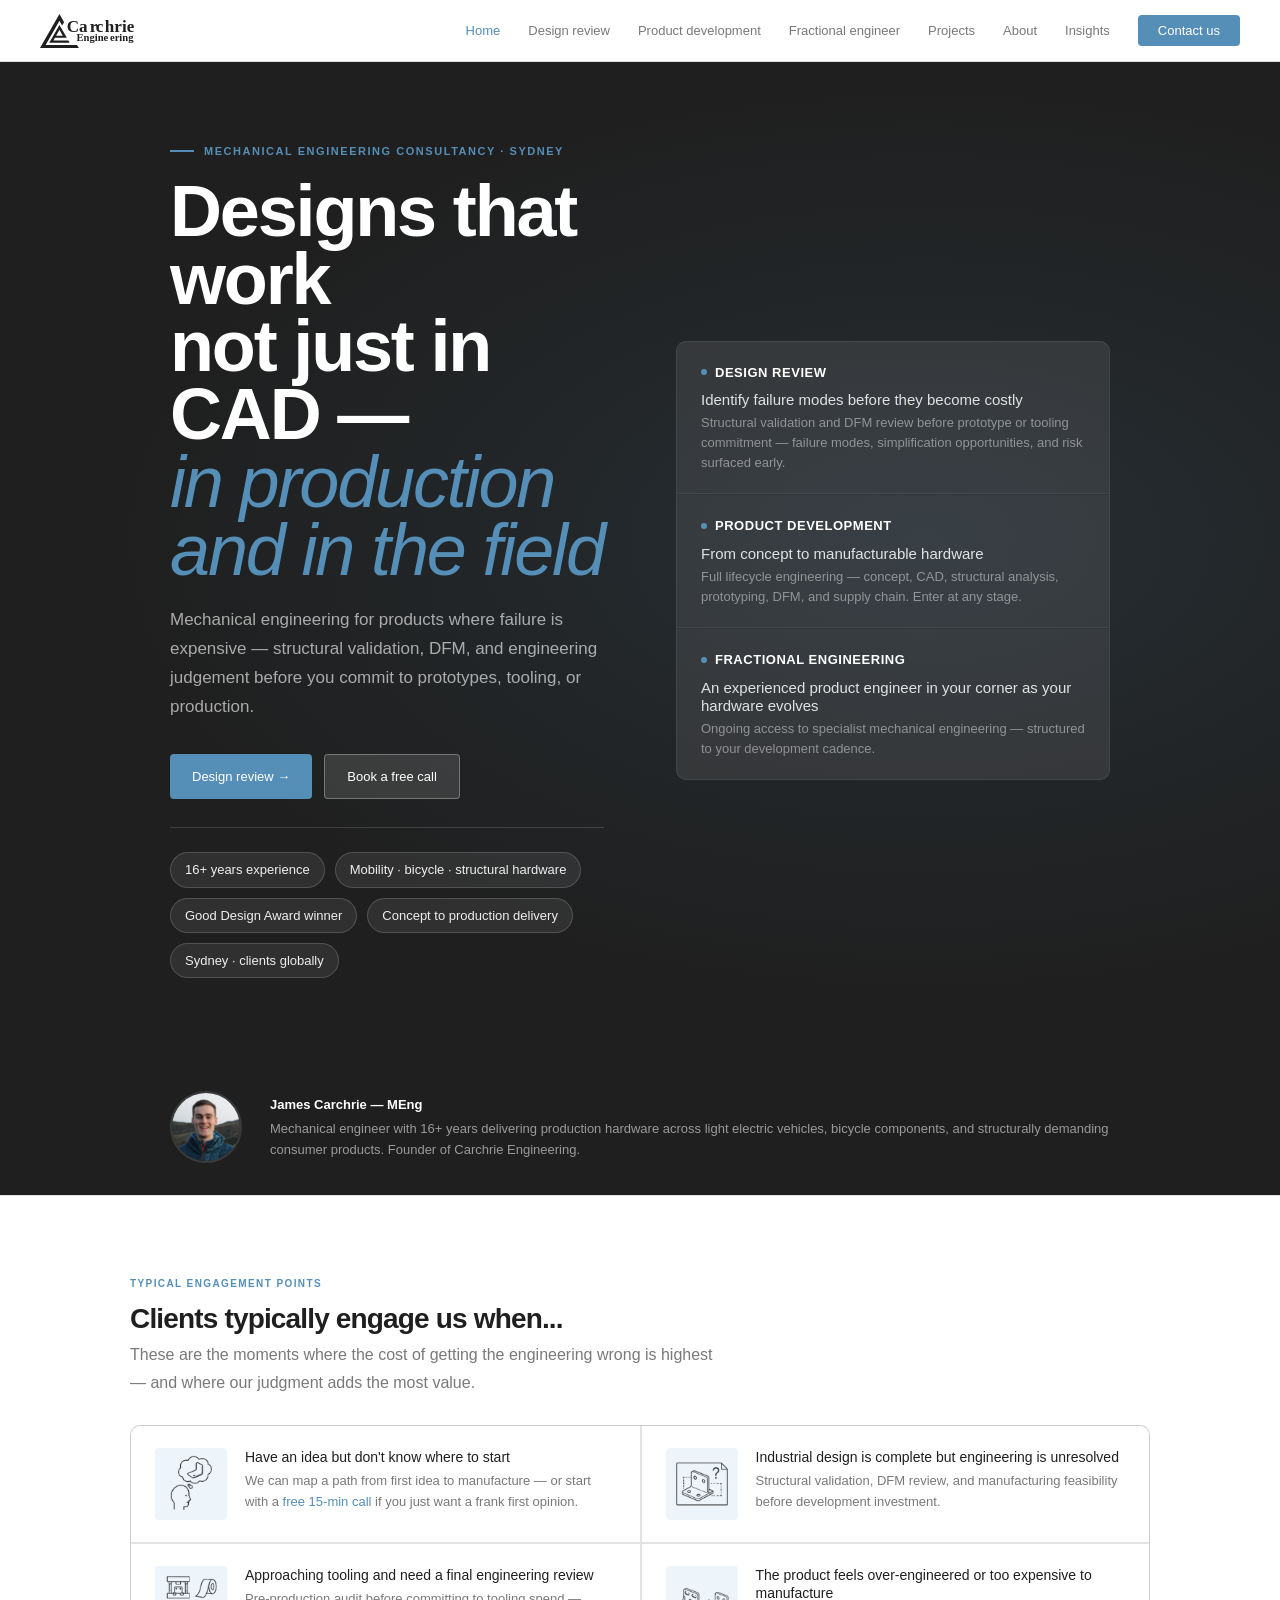
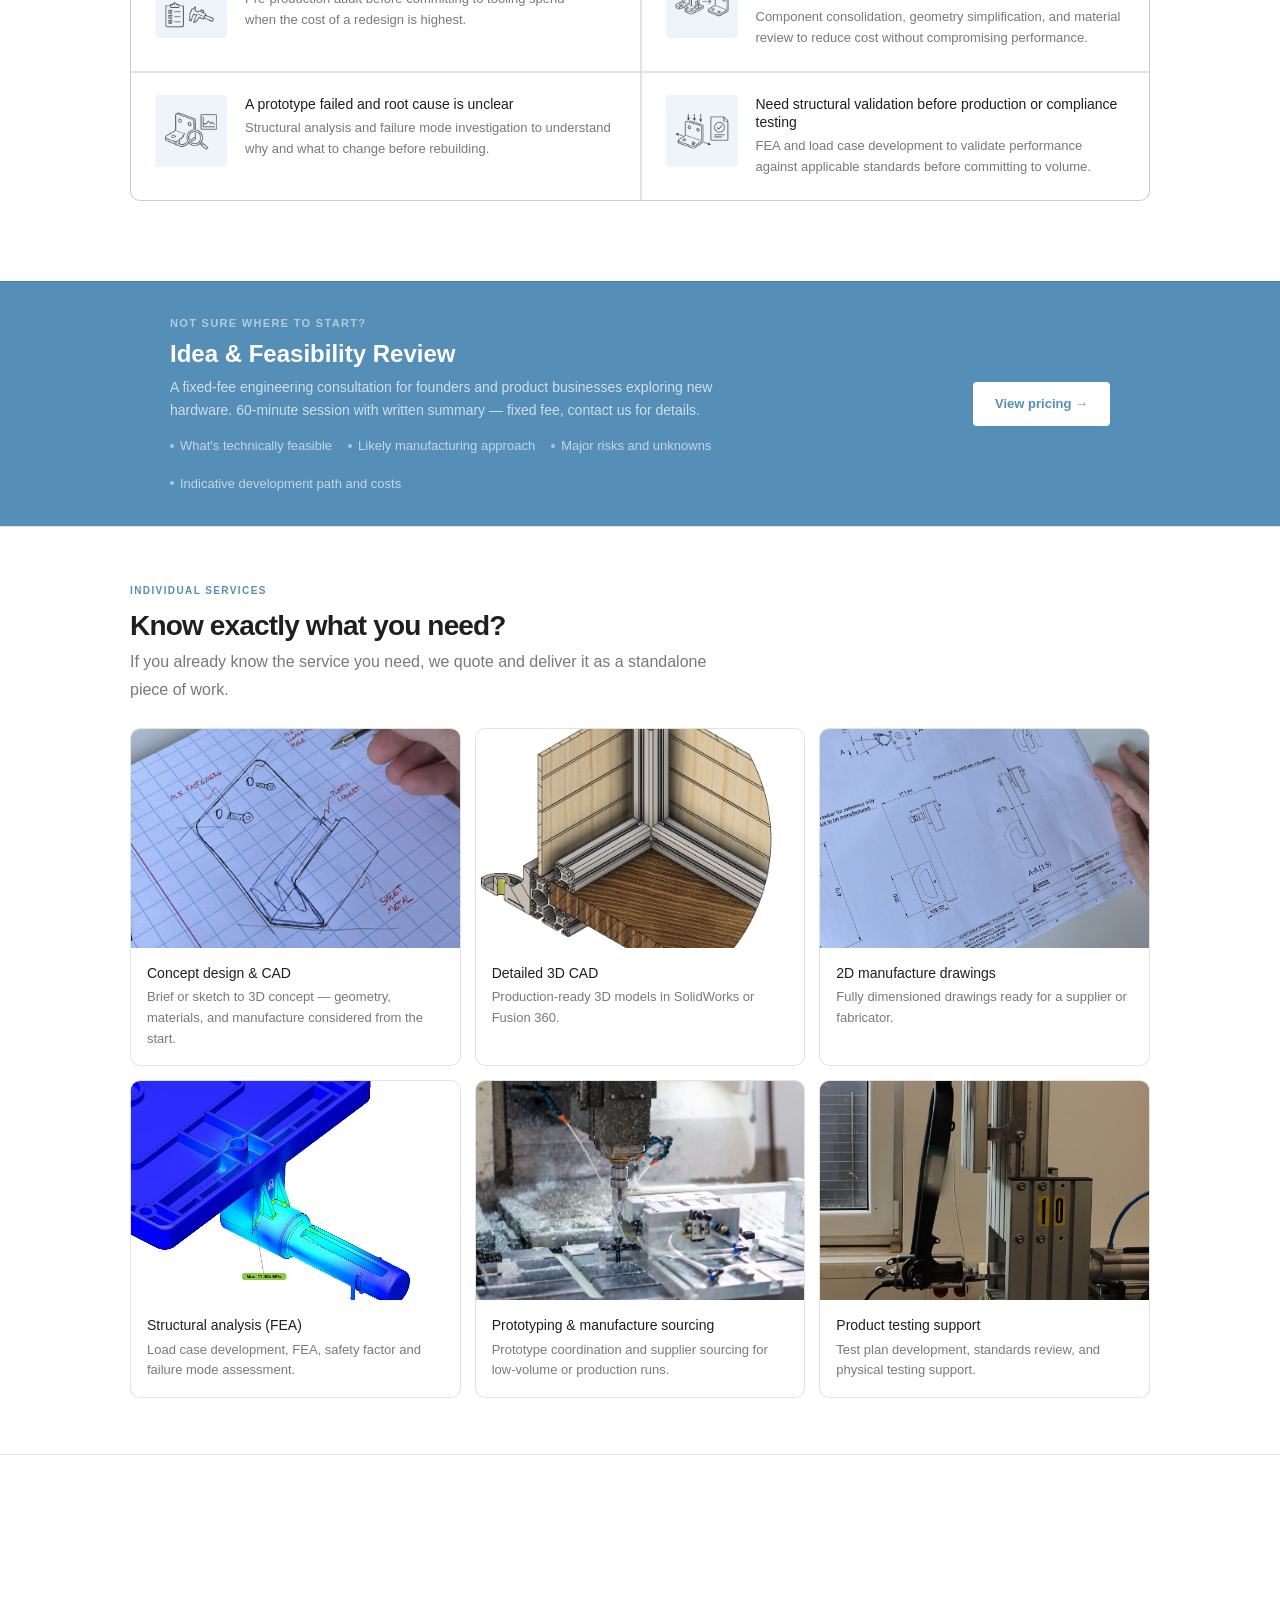
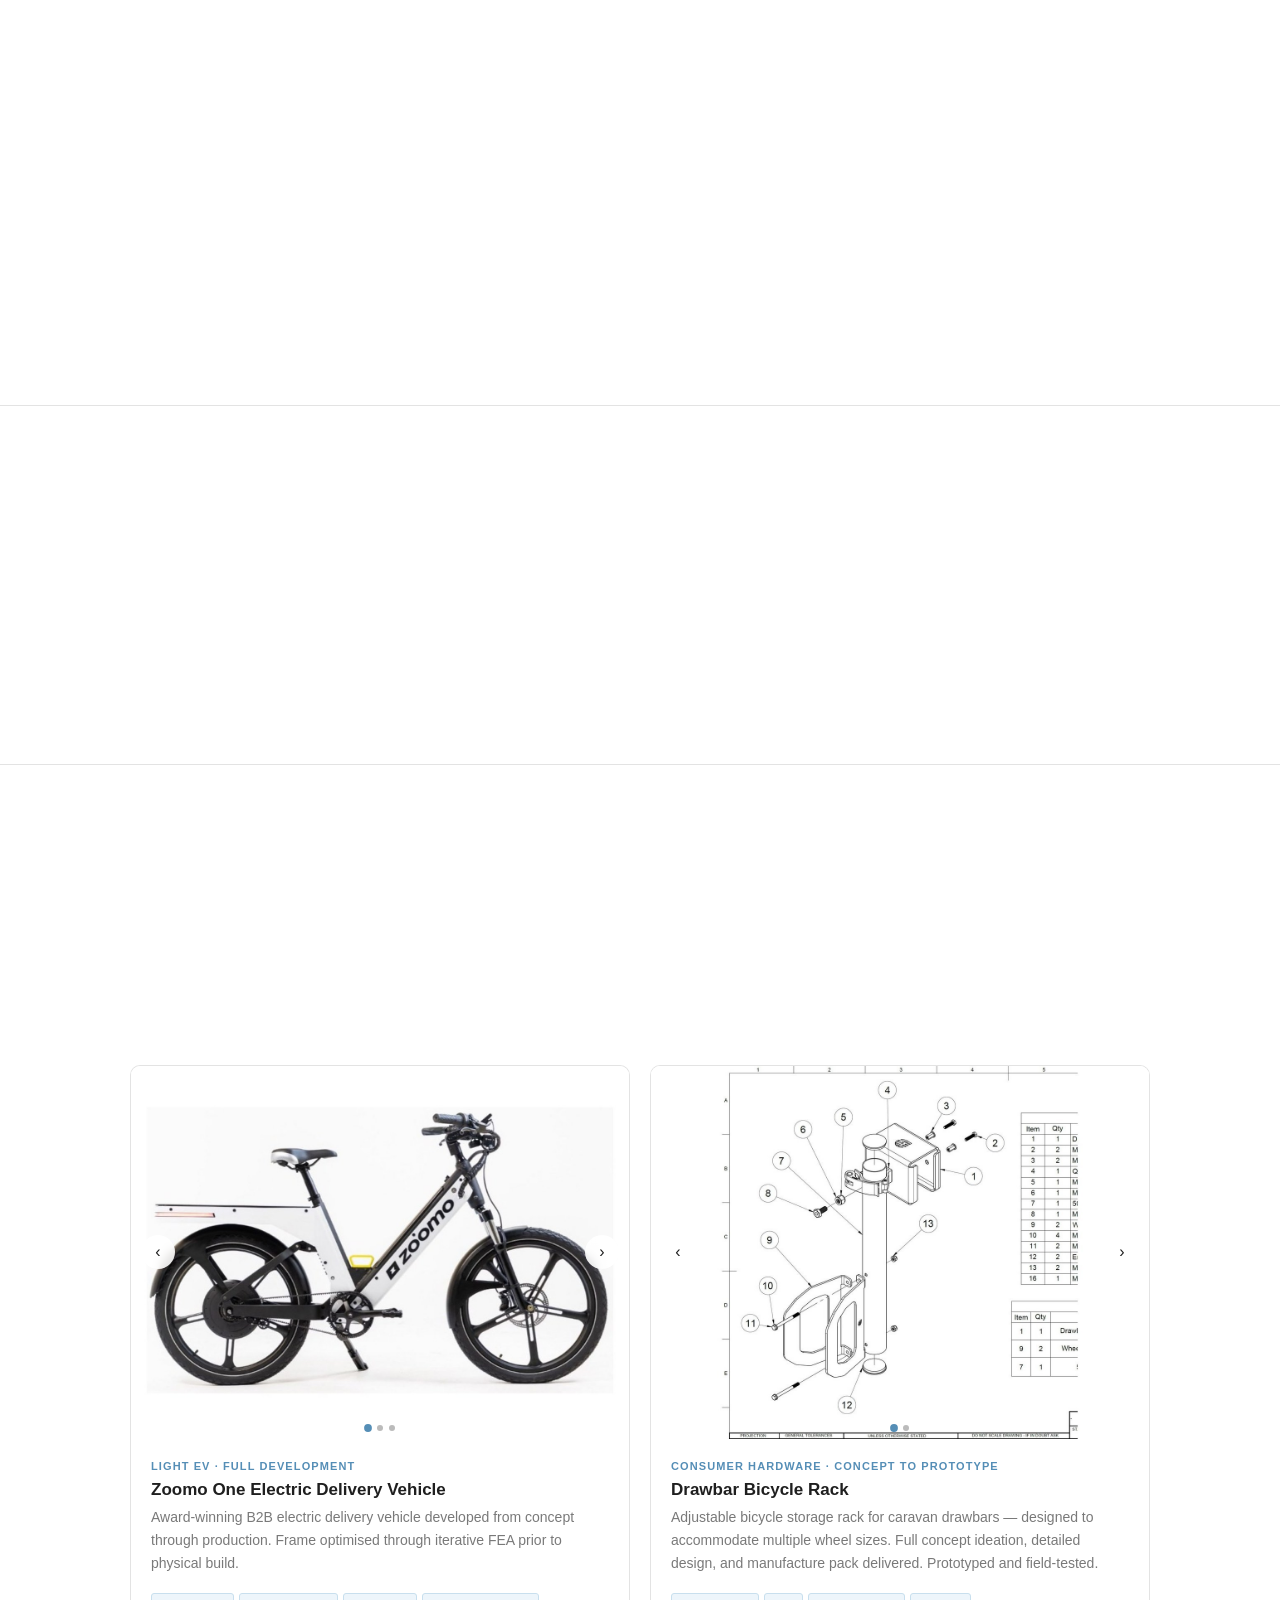
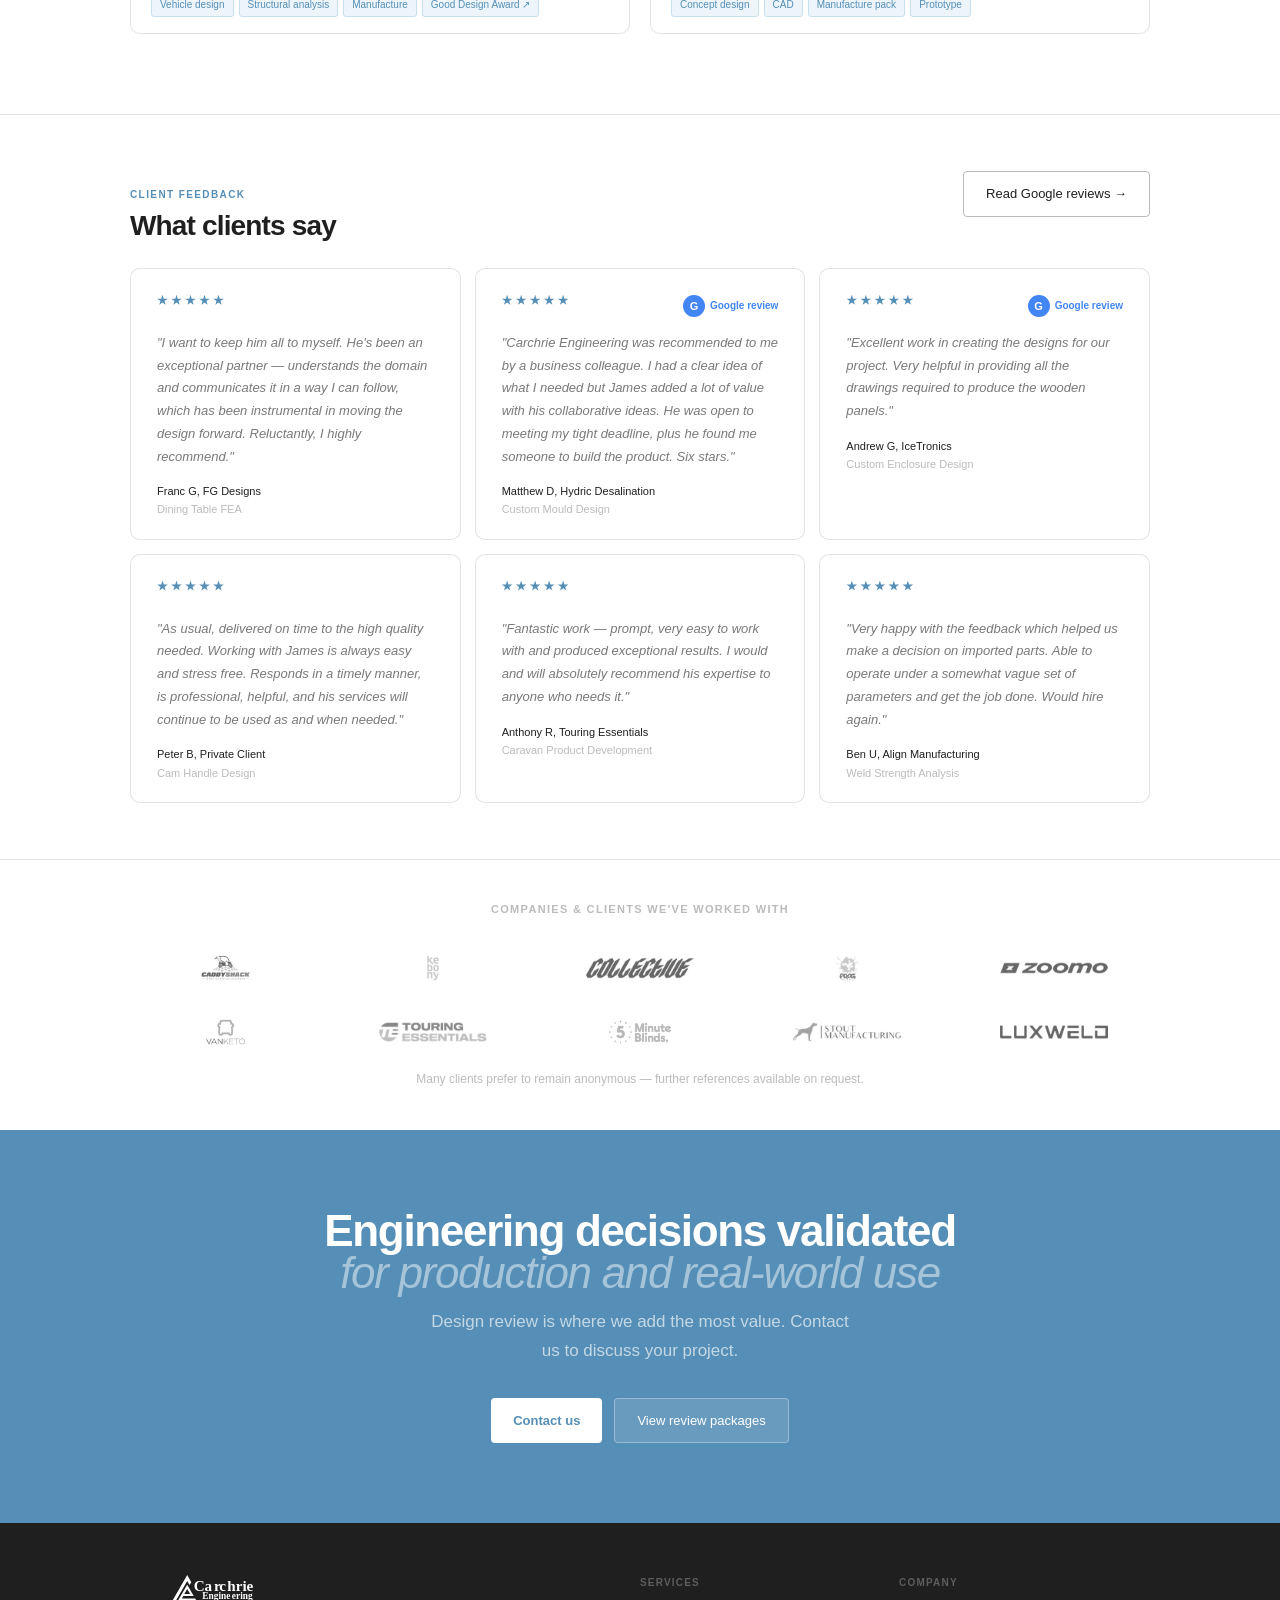
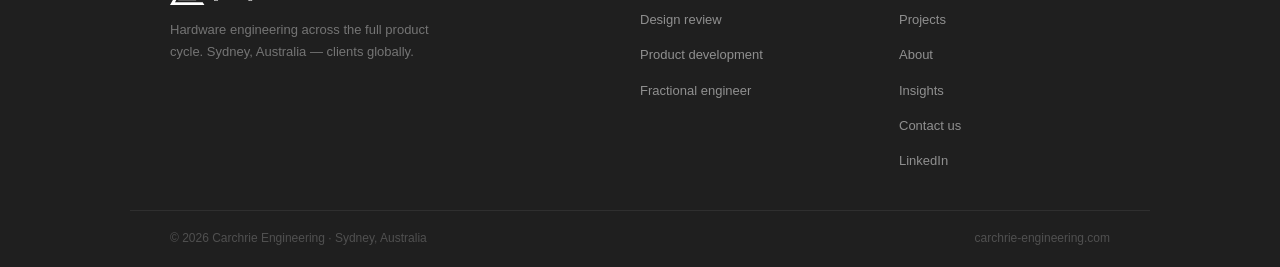
==== commit 21c1762a: "Add files via upload" ====
--- a/index.html
+++ b/index.html
@@ -2,6 +2,10 @@
 <html lang="en">
 <head>
 <meta charset="UTF-8"><meta name="viewport" content="width=device-width, initial-scale=1.0">
+<link rel="icon" type="image/png" sizes="32x32" href="images/favicon-32.png">
+<link rel="icon" type="image/png" sizes="16x16" href="images/favicon-16.png">
+<link rel="icon" href="favicon.ico" sizes="any">
+<link rel="apple-touch-icon" sizes="180x180" href="images/apple-touch-icon.png">
 <title>Carchrie Engineering — Hardware Product Development · Sydney</title>
 <meta name="description" content="Mechanical engineering consultancy specialising in hardware product development and design de-risking. 16+ years experience. Sydney, Australia.">
 <meta name="robots" content="index, follow">
@@ -466,7 +470,7 @@
           <div class="work-title">Zoomo One Electric Delivery Vehicle</div>
           <div class="work-desc">Award-winning B2B electric delivery vehicle developed from concept through production. Frame optimised through iterative FEA prior to physical build.</div>
         </div>
-        <div class="work-tags"><span class="deliv">Vehicle design</span><span class="deliv">Structural analysis</span><span class="deliv">Manufacture</span><span class="deliv">Good Design Award</span></div>
+        <div class="work-tags"><span class="deliv">Vehicle design</span><span class="deliv">Structural analysis</span><span class="deliv">Manufacture</span><a href="https://good-design.org/projects/zoomo-one-e-bike/" target="_blank" rel="noopener" class="deliv" style="text-decoration:none;">Good Design Award ↗</a></div>
       </div>
       <div class="work-card reveal">
         <div style="aspect-ratio:4/3;overflow:hidden;">
